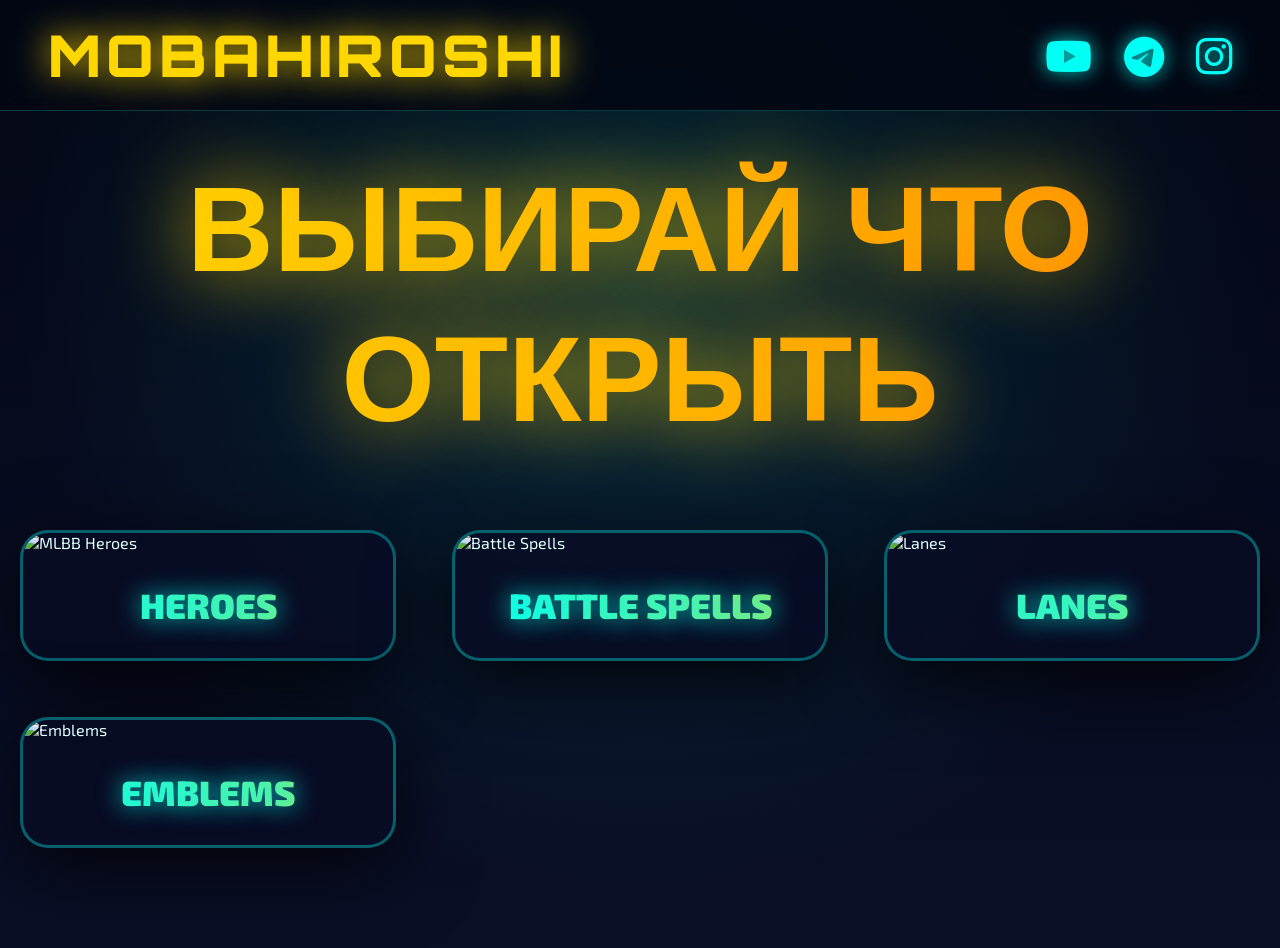
==== cases.html @ 129ebbd6 "Add files via upload" ====
<!DOCTYPE html>
<html lang="ru">
<head>
  <meta charset="UTF-8" />
  <meta name="viewport" content="width=device-width, initial-scale=1.0"/>
  <meta name="description" content="Выберите кейс для открытия в MOBAHIROSHI — MLBB Heroes, Battle Spells, Lanes или Emblems."/>
  <meta name="keywords" content="MLBB кейсы, открытие, heroes, spells, lanes, emblems"/>
  <title>Выбор — MOBAHIROSHI</title>

  <link rel="preconnect" href="https://fonts.googleapis.com">
  <link rel="preconnect" href="https://fonts.gstatic.com" crossorigin>
  <link href="https://fonts.googleapis.com/css2?family=Orbitron:wght@900&family=Exo+2:wght@900&display=swap" rel="stylesheet"/>

  <link rel="stylesheet" href="https://cdnjs.cloudflare.com/ajax/libs/font-awesome/6.5.0/css/all.min.css"/>

  <style>
    :root {
      --neon-cyan: #00fff5;
      --gold: #ffd700;
      --orange-red: #ff4500;
      --deep-dark: #030714;
      --text-glow: #e0ffff;
      --shadow-neon: rgba(0, 255, 245, 0.8);
      --bright-blue: #00d4ff;
    }

    * { margin:0; padding:0; box-sizing:border-box; }

    body {
      margin: 0;
      background: linear-gradient(to bottom, #030714, #0a0f28);
      color: var(--text-glow);
      font-family: 'Exo 2', sans-serif;
      min-height: 100vh;
      overflow-x: hidden;
      position: relative;
    }

    /* Неоновый пульсирующий оверлей */
    .neon-overlay {
      position: fixed;
      inset: 0;
      background: radial-gradient(circle at 50% 30%, rgba(0,255,245,0.12) 0%, transparent 70%);
      pointer-events: none;
      z-index: -5;
      animation: neon-breath 15s infinite alternate ease-in-out;
      mix-blend-mode: screen;
    }

    @keyframes neon-breath {
      0%   { opacity: 0.4; transform: scale(1); }
      50%  { opacity: 0.8; transform: scale(1.05); }
      100% { opacity: 0.5; transform: scale(1.02); }
    }

    /* Герои по краям страницы — не огромные */
    .heroes-bg {
      position: fixed;
      inset: 0;
      pointer-events: none;
      z-index: -2;
      overflow: hidden;
    }

    .hero-video {
      position: absolute;
      bottom: -2%;
      width: clamp(280px, 40vw, 450px);          /* средний размер, не гигантский */
      height: auto;
      object-fit: contain;
      filter: 
        drop-shadow(0 80px 180px var(--shadow-neon)) 
        brightness(1.4) 
        contrast(1.2);
      opacity: 0;
      transform: translateY(120px) scale(0.9);
      animation: 
        hero-reveal 2.2s cubic-bezier(0.22,1,0.36,1) forwards,
        hero-sway 14s infinite ease-in-out;
      will-change: transform, opacity, filter;
      mix-blend-mode: screen;
    }

    .hero-left  { left: -5%; animation-delay: 0.4s; }   /* строго слева */
    .hero-right { right: -5%; animation-delay: 0.8s; }  /* строго справа */

    @keyframes hero-reveal {
      0%   { opacity: 0; transform: translateY(120px) scale(0.9) rotate(-3deg); }
      60%  { opacity: 1; transform: translateY(20px) scale(1.05) rotate(1deg); }
      100% { opacity: 0.95; transform: translateY(0) scale(1) rotate(0deg); }
    }

    /* Лёгкое покачивание (очень мягкое) */
    @keyframes hero-sway {
      0%,100% { transform: translateX(0) rotate(0deg); }
      50%     { transform: translateX(12px) rotate(0.8deg); }
    }

    header {
      position: fixed;
      top: 0;
      width: 100%;
      background: rgba(3,7,20,0.88);
      backdrop-filter: blur(14px);
      padding: 1.2rem 3rem;
      display: flex;
      justify-content: space-between;
      align-items: center;
      z-index: 100;
      border-bottom: 1px solid rgba(0,255,245,0.2);
    }

    .logo {
      font-family: 'Orbitron', sans-serif;
      font-size: clamp(2.4rem, 6.5vw, 3.6rem);
      font-weight: 900;
      color: var(--gold);
      text-shadow: 0 0 35px var(--gold);
      letter-spacing: 5px;
    }

    .social-icons {
      display: flex;
      gap: 2rem;
    }

    .social-icon {
      font-size: 2.6rem;
      color: var(--neon-cyan);
      transition: all 0.5s ease;
      text-shadow: 0 0 20px var(--shadow-neon);
    }

    .social-icon:hover {
      transform: translateY(-12px) scale(1.4) rotate(15deg);
      color: var(--gold);
      text-shadow: 0 0 40px var(--gold);
    }

    main.case-main {
      padding: 150px 20px 100px;
      position: relative;
      z-index: 10;
    }

    h2.case-title {
      font-family: 'Orbitron', sans-serif;
      font-size: clamp(4rem, 12vw, 7.5rem);
      font-weight: 900;
      text-align: center;
      margin-bottom: 5rem;
      background: linear-gradient(90deg, var(--gold), var(--orange-red), var(--neon-cyan), var(--gold));
      background-size: 500%;
      -webkit-background-clip: text;
      background-clip: text;
      -webkit-text-fill-color: transparent;
      text-shadow: 0 0 80px rgba(255,215,0,0.9);
      animation: title-shine 12s linear infinite, title-glow 5s ease-in-out infinite alternate;
    }

    @keyframes title-shine {
      0%   { background-position: 0% 50%; }
      100% { background-position: 500% 50%; }
    }

    @keyframes title-glow {
      0%   { text-shadow: 0 0 80px rgba(255,215,0,0.9); }
      100% { text-shadow: 0 0 160px rgba(255,69,0,1), 0 0 280px rgba(0,255,245,0.8); }
    }

    .case-grid {
      display: grid;
      grid-template-columns: repeat(auto-fit, minmax(360px, 1fr));
      gap: 3.5rem;
      max-width: 1700px;
      margin: 0 auto;
    }

    .case-card {
      background: rgba(8,12,35,0.8);
      border: 3px solid rgba(0,255,245,0.35);
      border-radius: 28px;
      overflow: hidden;
      cursor: pointer;
      transition: all 0.6s cubic-bezier(0.175, 0.885, 0.32, 1.275);
      box-shadow: 0 20px 80px rgba(0,0,0,0.8);
      position: relative;
      opacity: 0;
      transform: translateY(100px) rotateX(20deg) scale(0.92);
      animation: card-reveal 1.4s ease-out forwards;
      will-change: transform, box-shadow, border-color;
    }

    .case-card:nth-child(1) { animation-delay: 0.5s; }
    .case-card:nth-child(2) { animation-delay: 0.8s; }
    .case-card:nth-child(3) { animation-delay: 1.1s; }
    .case-card:nth-child(4) { animation-delay: 1.4s; }

    @keyframes card-reveal {
      to { opacity: 1; transform: translateY(0) rotateX(0deg) scale(1); }
    }

    .case-card:hover {
      transform: translateY(-35px) scale(1.1) rotateX(0deg);
      box-shadow: 0 60px 180px rgba(255,69,0,0.7), 0 0 120px rgba(0,255,245,0.5);
      border-color: var(--orange-red);
    }

    .case-card img {
      width: 100%;
      height: 220px;
      object-fit: cover;
      transition: transform 0.8s ease;
    }

    .case-card:hover img {
      transform: scale(1.18);
    }

    .case-card p {
      padding: 2rem;
      font-size: 2.2rem;
      font-weight: 900;
      background: linear-gradient(90deg, var(--neon-cyan), var(--gold), var(--orange-red));
      background-size: 300%;
      -webkit-background-clip: text;
      background-clip: text;
      -webkit-text-fill-color: transparent;
      text-shadow: 0 0 25px var(--shadow-neon);
      text-align: center;
      margin: 0;
      animation: text-shimmer 6s linear infinite;
    }

    @keyframes text-shimmer {
      0%   { background-position: 0% 50%; }
      100% { background-position: 300% 50%; }
    }

    /* Лёгкие CSS-частицы при наведении */
    .case-card::after {
      content: '';
      position: absolute;
      width: 100%;
      height: 100%;
      top: 0;
      left: 0;
      background: radial-gradient(circle at 50% 50%, rgba(255,69,0,0.2) 0%, transparent 70%);
      opacity: 0;
      transition: opacity 0.6s;
      pointer-events: none;
    }

    .case-card:hover::after {
      opacity: 1;
    }

    @media (max-width: 1024px) {
      .hero-video { width: clamp(320px, 50vw, 500px); bottom: -20%; }
      .case-grid { gap: 2.5rem; }
    }

    @media (max-width: 768px) {
      .hero-video { width: clamp(260px, 60vw, 420px); bottom: -25%; }
      h2.case-title { font-size: clamp(3.2rem, 14vw, 5.8rem); }
      .case-card img { height: 240px; }
      .case-card p { font-size: 1.8rem; }
    }
  </style>
</head>
<body>

  <!-- Неоновый пульсирующий оверлей -->
  <div class="neon-overlay"></div>

  <!-- Герои по краям страницы (не огромные) -->
  <div class="heroes-bg">
    <video class="hero-video hero-left" autoplay loop muted playsinline>
      <source src="assets/videos/hero3.mp4" type="video/mp4">
    </video>
    <video class="hero-video hero-right" autoplay loop muted playsinline>
      <source src="assets/videos/hero4.mp4" type="video/mp4">
    </video>
  </div>

  <header>
    <a href="index.html" style="text-decoration:none;">
      <div class="logo">MOBAHIROSHI</div>
    </a>

    <div class="social-icons">
      <a href="https://www.youtube.com/@Mobahiroshi" target="_blank" class="social-icon">
        <i class="fab fa-youtube"></i>
      </a>
      <a href="https://t.me/mobahiroshi" target="_blank" class="social-icon">
        <i class="fab fa-telegram-plane"></i>
      </a>
      <a href="https://www.instagram.com/mobahiroshi" target="_blank" class="social-icon">
        <i class="fab fa-instagram"></i>
      </a>
    </div>
  </header>

  <main class="case-main">
    <h2 class="case-title">ВЫБИРАЙ ЧТО ОТКРЫТЬ</h2>

    <div class="case-grid">
      <div class="case-card" data-case="heroes">
        <img src="assets/preview/previewheroes.png" alt="MLBB Heroes" loading="lazy">
        <p>HEROES</p>
      </div>

      <div class="case-card" data-case="spells">
        <img src="assets/preview/previewspells.png" alt="Battle Spells" loading="lazy">
        <p>BATTLE SPELLS</p>
      </div>

      <div class="case-card" data-case="lanes">
        <img src="assets/preview/previewlanes.png" alt="Lanes" loading="lazy">
        <p>LANES</p>
      </div>

      <div class="case-card" data-case="emblems">
        <img src="assets/preview/previewemblems.png" alt="Emblems" loading="lazy">
        <p>EMBLEMS</p>
      </div>
    </div>
  </main>

  <script>
    document.addEventListener('DOMContentLoaded', () => {
      document.querySelectorAll('.case-card').forEach(card => {
        card.addEventListener('click', () => {
          const caseType = card.getAttribute('data-case');
          if (caseType) {
            window.location.href = `open.html?case=${caseType}`;
          }
        });

        // Взрыв частиц при наведении
        card.addEventListener('mouseenter', () => {
          for (let i = 0; i < 20; i++) {
            const p = document.createElement('div');
            p.style.position = 'absolute';
            p.style.width = '8px';
            p.style.height = '8px';
            p.style.background = ['#ffd700', '#ff4500', '#00fff5', '#ff00ff'][Math.floor(Math.random()*4)];
            p.style.borderRadius = '50%';
            p.style.left = Math.random()*100 + '%';
            p.style.top = Math.random()*100 + '%';
            p.style.pointerEvents = 'none';
            p.style.zIndex = '20';
            p.style.animation = 'particle-burst 1.4s forwards';
            card.appendChild(p);
            setTimeout(() => p.remove(), 1400);
          }
        });
      });
    });
  </script>

  <style>
    @keyframes particle-burst {
      0%   { transform: translate(0,0) scale(0.6); opacity: 1; }
      100% { transform: translate(calc((var(--r) - 50) * 3vw), calc((var(--r) - 50) * -3vh)) scale(0); opacity: 0; }
    }
  </style>

</body>
</html>
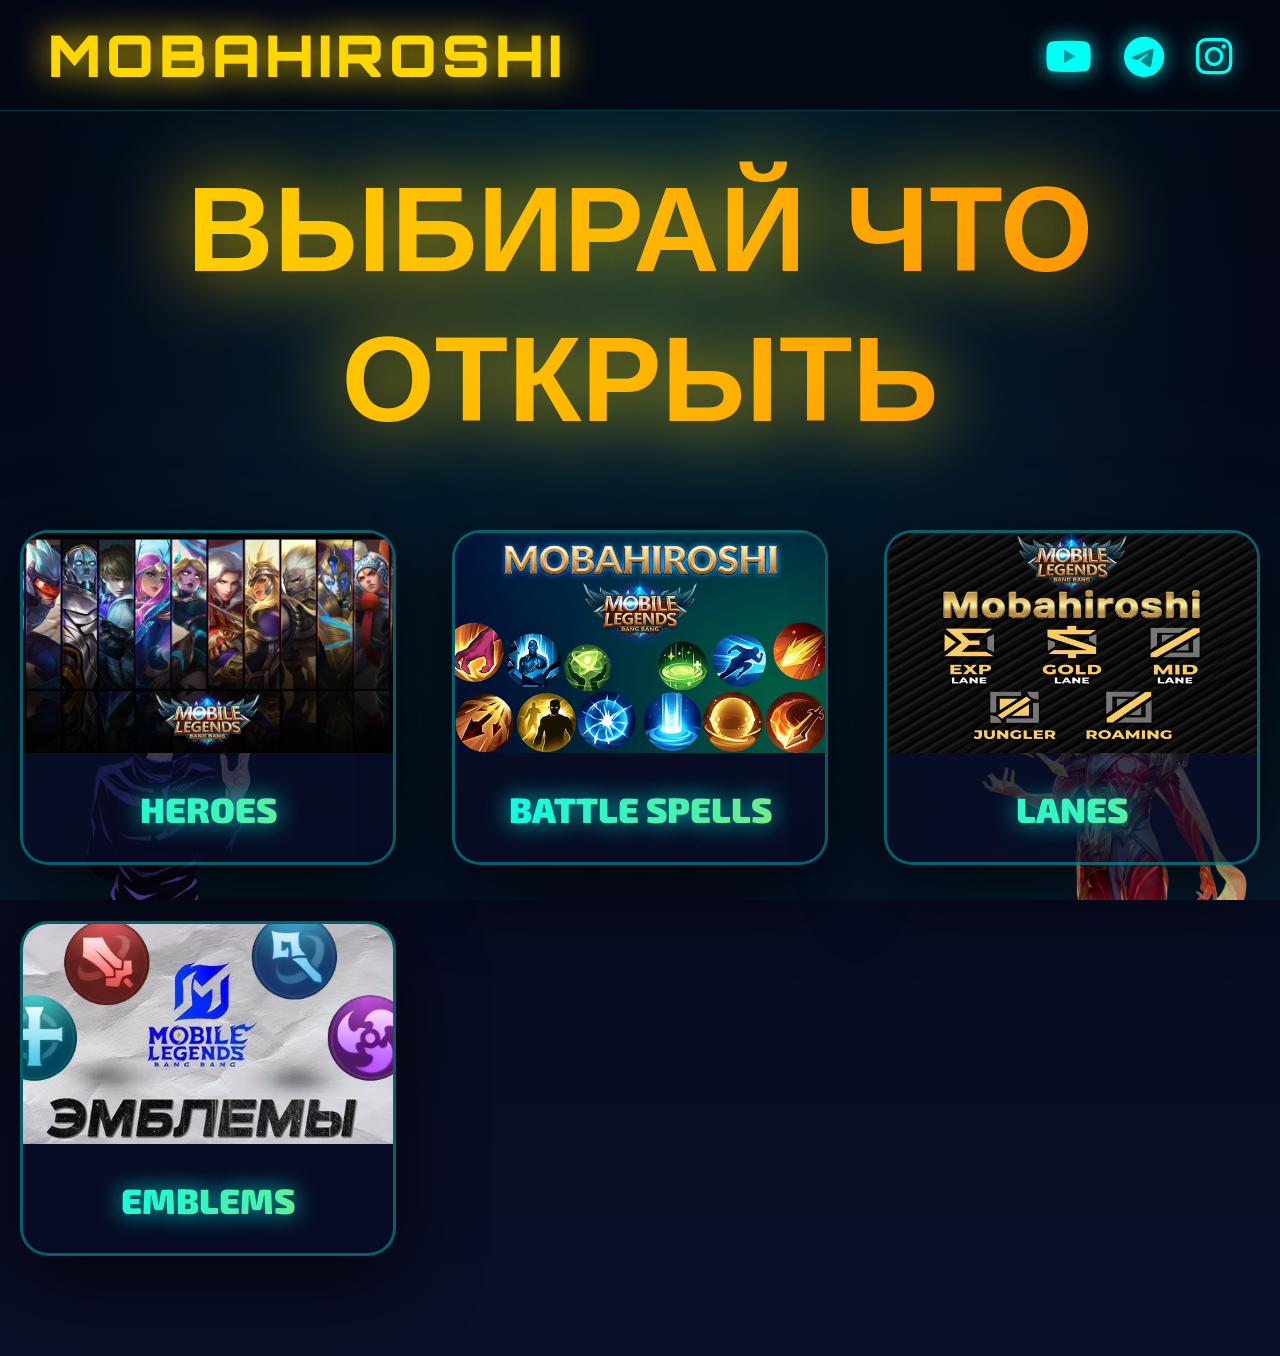
==== commit b2708b38: "mobile optimization" ====
--- a/cases.html
+++ b/cases.html
@@ -266,6 +266,116 @@
       .case-card img { height: 240px; }
       .case-card p { font-size: 1.8rem; }
     }
+/* ============================= */
+/* 📱 MOBILE OPTIMIZATION */
+/* ============================= */
+
+@media (max-width:900px){
+
+header{
+padding:1rem 1.5rem;
+}
+
+.logo{
+font-size:clamp(1.8rem,6vw,2.6rem);
+letter-spacing:3px;
+}
+
+.social-icons{
+gap:1.2rem;
+}
+
+.social-icon{
+font-size:2rem;
+}
+
+/* HERO VIDEOS */
+
+.hero-video{
+width:clamp(220px,60vw,340px);
+bottom:-18%;
+opacity:.6;
+}
+
+.hero-left{
+left:-18%;
+}
+
+.hero-right{
+right:-18%;
+}
+
+/* MAIN */
+
+main.case-main{
+padding:120px 15px 80px;
+}
+
+/* TITLE */
+
+h2.case-title{
+font-size:clamp(2.8rem,12vw,4.5rem);
+margin-bottom:3rem;
+}
+
+/* GRID */
+
+.case-grid{
+grid-template-columns:1fr;
+gap:2rem;
+max-width:520px;
+}
+
+/* CARDS */
+
+.case-card{
+border-radius:22px;
+transform:none !important;
+}
+
+.case-card:hover{
+transform:none;
+}
+
+.case-card img{
+height:200px;
+}
+
+.case-card p{
+font-size:1.6rem;
+padding:1.5rem;
+}
+
+}
+
+/* EXTRA SMALL PHONES */
+
+@media (max-width:480px){
+
+.logo{
+font-size:1.6rem;
+}
+
+.social-icon{
+font-size:1.8rem;
+}
+
+.case-card img{
+height:180px;
+}
+
+.case-card p{
+font-size:1.4rem;
+}
+
+.hero-video{
+width:260px;
+bottom:-20%;
+opacity:.5;
+}
+
+}
+
   </style>
 </head>
 <body>
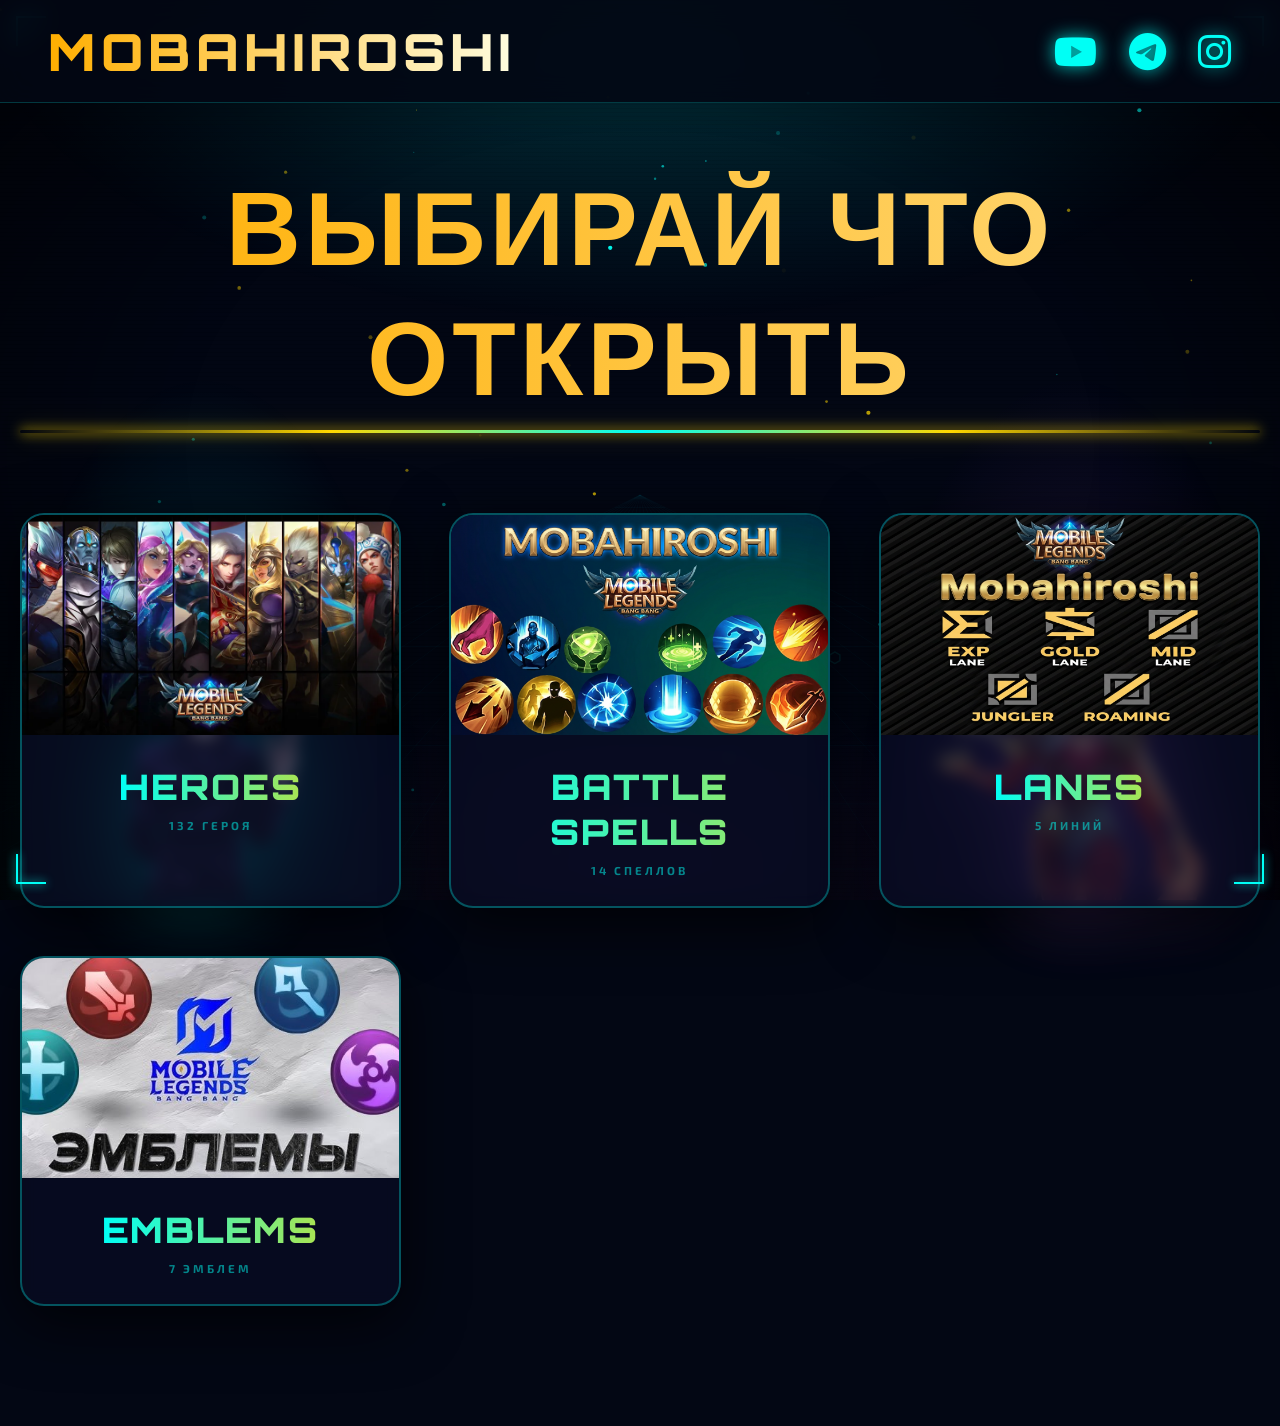
==== commit 25e182ba: "perfect" ====
--- a/cases.html
+++ b/cases.html
@@ -4,98 +4,174 @@
   <meta charset="UTF-8" />
   <meta name="viewport" content="width=device-width, initial-scale=1.0"/>
   <meta name="description" content="Выберите кейс для открытия в MOBAHIROSHI — MLBB Heroes, Battle Spells, Lanes или Emblems."/>
-  <meta name="keywords" content="MLBB кейсы, открытие, heroes, spells, lanes, emblems"/>
   <title>Выбор — MOBAHIROSHI</title>
 
   <link rel="preconnect" href="https://fonts.googleapis.com">
   <link rel="preconnect" href="https://fonts.gstatic.com" crossorigin>
-  <link href="https://fonts.googleapis.com/css2?family=Orbitron:wght@900&family=Exo+2:wght@900&display=swap" rel="stylesheet"/>
-
+  <link href="https://fonts.googleapis.com/css2?family=Orbitron:wght@400;700;900&family=Exo+2:wght@400;700;900&display=swap" rel="stylesheet"/>
   <link rel="stylesheet" href="https://cdnjs.cloudflare.com/ajax/libs/font-awesome/6.5.0/css/all.min.css"/>
 
   <style>
     :root {
-      --neon-cyan: #00fff5;
-      --gold: #ffd700;
+      --cyan:   #00fff5;
+      --gold:   #ffd700;
+      --purple: #a855ff;
       --orange-red: #ff4500;
-      --deep-dark: #030714;
-      --text-glow: #e0ffff;
-      --shadow-neon: rgba(0, 255, 245, 0.8);
-      --bright-blue: #00d4ff;
-    }
-
-    * { margin:0; padding:0; box-sizing:border-box; }
+      --dark:   #030714;
+      --glow-c: rgba(0,255,245,0.8);
+      --glow-g: rgba(255,215,0,0.8);
+    }
+
+    *, *::before, *::after { margin:0; padding:0; box-sizing:border-box; }
+    html { scroll-behavior: smooth; }
 
     body {
-      margin: 0;
-      background: linear-gradient(to bottom, #030714, #0a0f28);
-      color: var(--text-glow);
+      min-height: 100dvh;
+      overflow-x: hidden;
+      background: var(--dark);
+      color: #e0ffff;
       font-family: 'Exo 2', sans-serif;
-      min-height: 100vh;
-      overflow-x: hidden;
+      opacity: 0;
+      transition: opacity 0.9s ease;
       position: relative;
     }
-
-    /* Неоновый пульсирующий оверлей */
-    .neon-overlay {
-      position: fixed;
-      inset: 0;
-      background: radial-gradient(circle at 50% 30%, rgba(0,255,245,0.12) 0%, transparent 70%);
-      pointer-events: none;
-      z-index: -5;
-      animation: neon-breath 15s infinite alternate ease-in-out;
-      mix-blend-mode: screen;
-    }
-
-    @keyframes neon-breath {
-      0%   { opacity: 0.4; transform: scale(1); }
-      50%  { opacity: 0.8; transform: scale(1.05); }
-      100% { opacity: 0.5; transform: scale(1.02); }
-    }
-
-    /* Герои по краям страницы — не огромные */
-    .heroes-bg {
-      position: fixed;
-      inset: 0;
-      pointer-events: none;
-      z-index: -2;
-      overflow: hidden;
-    }
-
-    .hero-video {
+    body.loaded { opacity: 1; }
+
+    /* VIDEO BG */
+    #bg-video {
+      position: fixed;
+      inset: 0;
+      width: 100%; height: 100%;
+      object-fit: cover;
+      opacity: 0.1;
+      z-index: 0;
+      pointer-events: none;
+      animation: bgScale 25s ease-in-out infinite alternate;
+    }
+    @keyframes bgScale {
+      from { transform: scale(1.05); }
+      to   { transform: scale(1.18); }
+    }
+
+    /* GRID CANVAS */
+    #grid-canvas {
+      position: fixed;
+      inset: 0;
+      z-index: 1;
+      pointer-events: none;
+      opacity: 0.22;
+    }
+
+    /* PARTICLE CANVAS */
+    #particle-canvas {
+      position: fixed;
+      inset: 0;
+      z-index: 2;
+      pointer-events: none;
+    }
+
+    /* OVERLAYS */
+    .bg-glow {
+      position: fixed;
+      inset: 0;
+      background:
+        radial-gradient(ellipse 80% 55% at 50% 0%, rgba(0,255,245,0.18) 0%, transparent 65%),
+        radial-gradient(ellipse 60% 40% at 50% 100%, rgba(168,85,255,0.12) 0%, transparent 60%);
+      pointer-events: none;
+      z-index: 3;
+    }
+    .scanlines {
+      position: fixed;
+      inset: 0;
+      background: repeating-linear-gradient(
+        0deg, transparent, transparent 3px,
+        rgba(0,0,0,0.06) 3px, rgba(0,0,0,0.06) 4px
+      );
+      pointer-events: none;
+      z-index: 4;
+    }
+    .vignette {
+      position: fixed;
+      inset: 0;
+      background: radial-gradient(ellipse at center, transparent 50%, rgba(0,0,0,0.72) 100%);
+      pointer-events: none;
+      z-index: 5;
+    }
+
+    /* HUD CORNERS */
+    .hud-corner {
+      position: fixed;
+      width: 80px; height: 80px;
+      z-index: 50;
+      pointer-events: none;
+      opacity: 0;
+      animation: hudFade 1s ease-out forwards 1.5s;
+    }
+    @keyframes hudFade { to { opacity: 1; } }
+    .hud-corner::before, .hud-corner::after {
+      content: "";
       position: absolute;
-      bottom: -2%;
-      width: clamp(280px, 40vw, 450px);          /* средний размер, не гигантский */
+      background: var(--cyan);
+      box-shadow: 0 0 10px var(--cyan);
+    }
+    .hud-corner::before { width: 2px; height: 30px; }
+    .hud-corner::after  { width: 30px; height: 2px; }
+    .hud-tl { top:16px; left:16px; }
+    .hud-tl::before { top:0; left:0; }
+    .hud-tl::after  { top:0; left:0; }
+    .hud-tr { top:16px; right:16px; transform: scaleX(-1); }
+    .hud-tr::before { top:0; left:0; }
+    .hud-tr::after  { top:0; left:0; }
+    .hud-bl { bottom:16px; left:16px; transform: scaleY(-1); }
+    .hud-bl::before { top:0; left:0; }
+    .hud-bl::after  { top:0; left:0; }
+    .hud-br { bottom:16px; right:16px; transform: scale(-1); }
+    .hud-br::before { top:0; left:0; }
+    .hud-br::after  { top:0; left:0; }
+
+    /* HEROES */
+    .heroes {
+      position: fixed;
+      inset: 0;
+      pointer-events: none;
+      z-index: 10;
+    }
+    .hero {
+      position: absolute;
+      bottom: 0;
+      width: clamp(260px, 36vw, 480px);
       height: auto;
       object-fit: contain;
-      filter: 
-        drop-shadow(0 80px 180px var(--shadow-neon)) 
-        brightness(1.4) 
-        contrast(1.2);
-      opacity: 0;
-      transform: translateY(120px) scale(0.9);
-      animation: 
-        hero-reveal 2.2s cubic-bezier(0.22,1,0.36,1) forwards,
-        hero-sway 14s infinite ease-in-out;
-      will-change: transform, opacity, filter;
-      mix-blend-mode: screen;
-    }
-
-    .hero-left  { left: -5%; animation-delay: 0.4s; }   /* строго слева */
-    .hero-right { right: -5%; animation-delay: 0.8s; }  /* строго справа */
-
-    @keyframes hero-reveal {
-      0%   { opacity: 0; transform: translateY(120px) scale(0.9) rotate(-3deg); }
-      60%  { opacity: 1; transform: translateY(20px) scale(1.05) rotate(1deg); }
-      100% { opacity: 0.95; transform: translateY(0) scale(1) rotate(0deg); }
-    }
-
-    /* Лёгкое покачивание (очень мягкое) */
-    @keyframes hero-sway {
-      0%,100% { transform: translateX(0) rotate(0deg); }
-      50%     { transform: translateX(12px) rotate(0.8deg); }
-    }
-
+      opacity: 0;
+      animation: heroReveal 2.4s cubic-bezier(0.16,1,0.3,1) forwards;
+    }
+    .hero-left {
+      left: -2%;
+      animation-delay: 0.3s;
+      filter: drop-shadow(0 0 40px rgba(0,255,245,0.5)) brightness(1.2);
+    }
+    .hero-right {
+      right: -2%;
+      animation-delay: 0.6s;
+      filter: drop-shadow(0 0 40px rgba(168,85,255,0.5)) brightness(1.2);
+    }
+    @keyframes heroReveal {
+      from { opacity: 0; transform: translateY(60px); }
+      to   { opacity: 0.92; transform: translateY(0); }
+    }
+    .hero-aura {
+      position: absolute;
+      bottom: 0;
+      width: clamp(260px, 36vw, 480px);
+      height: 60%;
+      pointer-events: none;
+      opacity: 0;
+      animation: heroReveal 2.4s cubic-bezier(0.16,1,0.3,1) forwards;
+    }
+    .hero-aura-left  { left:-2%; animation-delay:0.3s; background: radial-gradient(ellipse at 50% 100%, rgba(0,255,245,0.2), transparent 70%); }
+    .hero-aura-right { right:-2%; animation-delay:0.6s; background: radial-gradient(ellipse at 50% 100%, rgba(168,85,255,0.2), transparent 70%); }
+
+    /* HEADER */
     header {
       position: fixed;
       top: 0;
@@ -109,372 +185,480 @@
       z-index: 100;
       border-bottom: 1px solid rgba(0,255,245,0.2);
     }
-
     .logo {
       font-family: 'Orbitron', sans-serif;
-      font-size: clamp(2.4rem, 6.5vw, 3.6rem);
+      font-size: clamp(2rem, 5.5vw, 3.2rem);
       font-weight: 900;
-      color: var(--gold);
-      text-shadow: 0 0 35px var(--gold);
       letter-spacing: 5px;
-    }
-
-    .social-icons {
-      display: flex;
-      gap: 2rem;
-    }
-
-    .social-icon {
-      font-size: 2.6rem;
-      color: var(--neon-cyan);
-      transition: all 0.5s ease;
-      text-shadow: 0 0 20px var(--shadow-neon);
-    }
-
-    .social-icon:hover {
-      transform: translateY(-12px) scale(1.4) rotate(15deg);
-      color: var(--gold);
-      text-shadow: 0 0 40px var(--gold);
-    }
-
-    main.case-main {
-      padding: 150px 20px 100px;
-      position: relative;
-      z-index: 10;
-    }
-
-    h2.case-title {
-      font-family: 'Orbitron', sans-serif;
-      font-size: clamp(4rem, 12vw, 7.5rem);
-      font-weight: 900;
-      text-align: center;
-      margin-bottom: 5rem;
-      background: linear-gradient(90deg, var(--gold), var(--orange-red), var(--neon-cyan), var(--gold));
-      background-size: 500%;
+      background: linear-gradient(90deg, #ffae00, #fffde0, #ffd700, #ffae00);
+      background-size: 300%;
       -webkit-background-clip: text;
       background-clip: text;
       -webkit-text-fill-color: transparent;
-      text-shadow: 0 0 80px rgba(255,215,0,0.9);
-      animation: title-shine 12s linear infinite, title-glow 5s ease-in-out infinite alternate;
-    }
-
-    @keyframes title-shine {
-      0%   { background-position: 0% 50%; }
-      100% { background-position: 500% 50%; }
-    }
-
-    @keyframes title-glow {
-      0%   { text-shadow: 0 0 80px rgba(255,215,0,0.9); }
-      100% { text-shadow: 0 0 160px rgba(255,69,0,1), 0 0 280px rgba(0,255,245,0.8); }
-    }
-
+      animation: logoFlow 7s linear infinite;
+    }
+    @keyframes logoFlow {
+      0%   { background-position: 0%; }
+      100% { background-position: 300%; }
+    }
+    .social-icons { display: flex; gap: 2rem; }
+    .social-icon {
+      font-size: 2.4rem;
+      color: var(--cyan);
+      transition: all 0.4s ease;
+      text-shadow: 0 0 18px var(--glow-c);
+    }
+    .social-icon:hover {
+      transform: translateY(-10px) scale(1.35) rotate(12deg);
+      color: var(--gold);
+      text-shadow: 0 0 35px var(--glow-g);
+    }
+
+    /* MAIN */
+    main.case-main {
+      padding: 160px 20px 120px;
+      position: relative;
+      z-index: 20;
+    }
+
+    /* PAGE TITLE */
+    .case-title-wrap {
+      text-align: center;
+      margin-bottom: 5rem;
+      opacity: 0;
+      transform: translateY(36px);
+      animation: revealUp 1.4s cubic-bezier(0.16,1,0.3,1) forwards 0.6s;
+    }
+    @keyframes revealUp {
+      to { opacity: 1; transform: translateY(0); }
+    }
+    h2.case-title {
+      font-family: 'Orbitron', sans-serif;
+      font-size: clamp(3.2rem, 9vw, 6.5rem);
+      font-weight: 900;
+      background: linear-gradient(90deg, #ffae00 0%, #fffde0 45%, #ffd700 55%, #ff4500 80%, #ffae00 100%);
+      background-size: 400%;
+      -webkit-background-clip: text;
+      background-clip: text;
+      -webkit-text-fill-color: transparent;
+      animation: titleShine 10s linear infinite 1s;
+      position: relative;
+      display: inline-block;
+      letter-spacing: 4px;
+    }
+    @keyframes titleShine {
+      0%   { background-position: 0%; }
+      100% { background-position: 400%; }
+    }
+    .title-bar {
+      height: 3px;
+      width: 0;
+      background: linear-gradient(90deg, transparent, var(--gold), var(--cyan), var(--gold), transparent);
+      margin: 10px auto 0;
+      border-radius: 2px;
+      animation: barExpand 1s ease-out forwards 1.8s;
+      box-shadow: 0 0 12px var(--gold), 0 0 24px rgba(255,215,0,0.4);
+    }
+    @keyframes barExpand { to { width: 100%; } }
+
+    /* CARDS GRID */
     .case-grid {
       display: grid;
-      grid-template-columns: repeat(auto-fit, minmax(360px, 1fr));
-      gap: 3.5rem;
-      max-width: 1700px;
+      grid-template-columns: repeat(auto-fit, minmax(340px, 1fr));
+      gap: 3rem;
+      max-width: 1600px;
       margin: 0 auto;
     }
 
     .case-card {
-      background: rgba(8,12,35,0.8);
-      border: 3px solid rgba(0,255,245,0.35);
-      border-radius: 28px;
+      background: rgba(8,12,35,0.75);
+      border: 2px solid rgba(0,255,245,0.3);
+      border-radius: 24px;
       overflow: hidden;
       cursor: pointer;
-      transition: all 0.6s cubic-bezier(0.175, 0.885, 0.32, 1.275);
-      box-shadow: 0 20px 80px rgba(0,0,0,0.8);
+      transition: all 0.5s cubic-bezier(0.175, 0.885, 0.32, 1.275);
+      box-shadow: 0 16px 60px rgba(0,0,0,0.75);
       position: relative;
       opacity: 0;
-      transform: translateY(100px) rotateX(20deg) scale(0.92);
-      animation: card-reveal 1.4s ease-out forwards;
-      will-change: transform, box-shadow, border-color;
-    }
-
-    .case-card:nth-child(1) { animation-delay: 0.5s; }
-    .case-card:nth-child(2) { animation-delay: 0.8s; }
-    .case-card:nth-child(3) { animation-delay: 1.1s; }
-    .case-card:nth-child(4) { animation-delay: 1.4s; }
-
-    @keyframes card-reveal {
+      transform: translateY(80px) rotateX(15deg) scale(0.94);
+      animation: cardReveal 1.2s ease-out forwards;
+      backdrop-filter: blur(8px);
+    }
+    .case-card:nth-child(1) { animation-delay: 0.7s; }
+    .case-card:nth-child(2) { animation-delay: 0.95s; }
+    .case-card:nth-child(3) { animation-delay: 1.2s; }
+    .case-card:nth-child(4) { animation-delay: 1.45s; }
+
+    @keyframes cardReveal {
       to { opacity: 1; transform: translateY(0) rotateX(0deg) scale(1); }
     }
 
+    .case-card::before {
+      content: '';
+      position: absolute;
+      inset: 0;
+      background: radial-gradient(circle at 50% 0%, rgba(0,255,245,0.08) 0%, transparent 60%);
+      pointer-events: none;
+      z-index: 1;
+      opacity: 0;
+      transition: opacity 0.5s;
+    }
+    .case-card:hover::before { opacity: 1; }
+
+    .case-card::after {
+      content: '';
+      position: absolute;
+      inset: 0;
+      background: radial-gradient(circle at 50% 50%, rgba(255,69,0,0.18) 0%, transparent 70%);
+      opacity: 0;
+      transition: opacity 0.5s;
+      pointer-events: none;
+      z-index: 1;
+    }
+    .case-card:hover::after { opacity: 1; }
+
     .case-card:hover {
-      transform: translateY(-35px) scale(1.1) rotateX(0deg);
-      box-shadow: 0 60px 180px rgba(255,69,0,0.7), 0 0 120px rgba(0,255,245,0.5);
+      transform: translateY(-28px) scale(1.06);
+      box-shadow: 0 50px 140px rgba(255,69,0,0.6), 0 0 90px rgba(0,255,245,0.4);
       border-color: var(--orange-red);
     }
 
+    .case-card-img-wrap {
+      position: relative;
+      overflow: hidden;
+    }
     .case-card img {
       width: 100%;
       height: 220px;
       object-fit: cover;
-      transition: transform 0.8s ease;
-    }
-
+      transition: transform 0.7s ease;
+      display: block;
+    }
     .case-card:hover img {
-      transform: scale(1.18);
-    }
-
-    .case-card p {
-      padding: 2rem;
-      font-size: 2.2rem;
+      transform: scale(1.14);
+    }
+
+    .case-card-body {
+      padding: 1.8rem 2rem;
+      position: relative;
+      z-index: 2;
+      display: flex;
+      flex-direction: column;
+      align-items: center;
+      gap: 0.6rem;
+    }
+
+    .case-card-name {
+      font-family: 'Orbitron', sans-serif;
+      font-size: clamp(1.6rem, 3.5vw, 2.2rem);
       font-weight: 900;
-      background: linear-gradient(90deg, var(--neon-cyan), var(--gold), var(--orange-red));
+      background: linear-gradient(90deg, var(--cyan), var(--gold), var(--orange-red));
       background-size: 300%;
       -webkit-background-clip: text;
       background-clip: text;
       -webkit-text-fill-color: transparent;
-      text-shadow: 0 0 25px var(--shadow-neon);
+      animation: textShimmer 6s linear infinite;
       text-align: center;
-      margin: 0;
-      animation: text-shimmer 6s linear infinite;
-    }
-
-    @keyframes text-shimmer {
-      0%   { background-position: 0% 50%; }
-      100% { background-position: 300% 50%; }
-    }
-
-    /* Лёгкие CSS-частицы при наведении */
-    .case-card::after {
-      content: '';
-      position: absolute;
-      width: 100%;
-      height: 100%;
-      top: 0;
-      left: 0;
-      background: radial-gradient(circle at 50% 50%, rgba(255,69,0,0.2) 0%, transparent 70%);
-      opacity: 0;
-      transition: opacity 0.6s;
-      pointer-events: none;
-    }
-
-    .case-card:hover::after {
-      opacity: 1;
-    }
-
+      letter-spacing: 2px;
+    }
+    @keyframes textShimmer {
+      0%   { background-position: 0%; }
+      100% { background-position: 300%; }
+    }
+
+    .case-card-tag {
+      font-size: 0.72rem;
+      letter-spacing: 3px;
+      color: rgba(0,255,245,0.5);
+      font-weight: 700;
+      text-transform: uppercase;
+    }
+
+    /* FLOATING RUNES */
+    .rune {
+      position: fixed;
+      font-family: 'Orbitron', sans-serif;
+      font-size: clamp(0.65rem, 1.3vw, 0.95rem);
+      font-weight: 900;
+      letter-spacing: 2px;
+      color: rgba(0,255,245,0.1);
+      pointer-events: none;
+      z-index: 6;
+      animation: runeFloat linear infinite;
+      white-space: nowrap;
+    }
+    @keyframes runeFloat {
+      0%   { transform: translateY(0) rotate(0deg); opacity: 0.07; }
+      50%  { opacity: 0.16; }
+      100% { transform: translateY(-110px) rotate(7deg); opacity: 0.03; }
+    }
+
+    /* MOBILE */
     @media (max-width: 1024px) {
-      .hero-video { width: clamp(320px, 50vw, 500px); bottom: -20%; }
       .case-grid { gap: 2.5rem; }
     }
-
-    @media (max-width: 768px) {
-      .hero-video { width: clamp(260px, 60vw, 420px); bottom: -25%; }
-      h2.case-title { font-size: clamp(3.2rem, 14vw, 5.8rem); }
-      .case-card img { height: 240px; }
-      .case-card p { font-size: 1.8rem; }
-    }
-/* ============================= */
-/* 📱 MOBILE OPTIMIZATION */
-/* ============================= */
-
-@media (max-width:900px){
-
-header{
-padding:1rem 1.5rem;
-}
-
-.logo{
-font-size:clamp(1.8rem,6vw,2.6rem);
-letter-spacing:3px;
-}
-
-.social-icons{
-gap:1.2rem;
-}
-
-.social-icon{
-font-size:2rem;
-}
-
-/* HERO VIDEOS */
-
-.hero-video{
-width:clamp(220px,60vw,340px);
-bottom:-18%;
-opacity:.6;
-}
-
-.hero-left{
-left:-18%;
-}
-
-.hero-right{
-right:-18%;
-}
-
-/* MAIN */
-
-main.case-main{
-padding:120px 15px 80px;
-}
-
-/* TITLE */
-
-h2.case-title{
-font-size:clamp(2.8rem,12vw,4.5rem);
-margin-bottom:3rem;
-}
-
-/* GRID */
-
-.case-grid{
-grid-template-columns:1fr;
-gap:2rem;
-max-width:520px;
-}
-
-/* CARDS */
-
-.case-card{
-border-radius:22px;
-transform:none !important;
-}
-
-.case-card:hover{
-transform:none;
-}
-
-.case-card img{
-height:200px;
-}
-
-.case-card p{
-font-size:1.6rem;
-padding:1.5rem;
-}
-
-}
-
-/* EXTRA SMALL PHONES */
-
-@media (max-width:480px){
-
-.logo{
-font-size:1.6rem;
-}
-
-.social-icon{
-font-size:1.8rem;
-}
-
-.case-card img{
-height:180px;
-}
-
-.case-card p{
-font-size:1.4rem;
-}
-
-.hero-video{
-width:260px;
-bottom:-20%;
-opacity:.5;
-}
-
-}
-
+    @media (max-width: 900px) {
+      header { padding: 1rem 1.5rem; }
+      .logo { font-size: clamp(1.8rem, 6vw, 2.6rem); letter-spacing: 3px; }
+      .social-icons { gap: 1.2rem; }
+      .social-icon { font-size: 2rem; }
+      .hero { width: clamp(200px, 52vw, 320px); opacity: 0.55 !important; }
+      .hero-left { left: -16%; }
+      .hero-right { right: -16%; }
+      main.case-main { padding: 130px 15px 80px; }
+      h2.case-title { font-size: clamp(2.6rem, 11vw, 4.2rem); }
+      .case-grid { grid-template-columns: 1fr; gap: 1.8rem; max-width: 500px; }
+      .case-card img { height: 200px; }
+      .hud-corner { display: none; }
+      .rune { display: none; }
+    }
+    @media (max-width: 480px) {
+      .logo { font-size: 1.6rem; }
+      .social-icon { font-size: 1.8rem; }
+      .case-card img { height: 170px; }
+      .hero { width: 240px; opacity: 0.45 !important; }
+    }
   </style>
 </head>
 <body>
 
-  <!-- Неоновый пульсирующий оверлей -->
-  <div class="neon-overlay"></div>
-
-  <!-- Герои по краям страницы (не огромные) -->
-  <div class="heroes-bg">
-    <video class="hero-video hero-left" autoplay loop muted playsinline>
-      <source src="assets/videos/hero3.mp4" type="video/mp4">
-    </video>
-    <video class="hero-video hero-right" autoplay loop muted playsinline>
-      <source src="assets/videos/hero4.mp4" type="video/mp4">
-    </video>
+<video id="bg-video" autoplay loop muted playsinline>
+  <source src="assets/videos/fire-sparks.mp4" type="video/mp4">
+</video>
+
+<canvas id="grid-canvas"></canvas>
+<canvas id="particle-canvas"></canvas>
+
+<div class="bg-glow"></div>
+<div class="scanlines"></div>
+<div class="vignette"></div>
+
+<div class="hud-corner hud-tl"></div>
+<div class="hud-corner hud-tr"></div>
+<div class="hud-corner hud-bl"></div>
+<div class="hud-corner hud-br"></div>
+
+<div class="rune" style="left:6%;  top:68%; animation-duration:15s; animation-delay:0s">MLBB • RANK • MVP</div>
+<div class="rune" style="left:70%; top:58%; animation-duration:19s; animation-delay:3s">LEGENDARY • MYTHIC</div>
+<div class="rune" style="left:18%; top:78%; animation-duration:13s; animation-delay:6s">MOBAHIROSHI</div>
+<div class="rune" style="left:58%; top:72%; animation-duration:17s; animation-delay:1s">⬡ ◈ ✦ ◈ ⬡</div>
+
+<div class="heroes">
+  <div class="hero-aura hero-aura-left"></div>
+  <div class="hero-aura hero-aura-right"></div>
+  <video class="hero hero-left" autoplay loop muted playsinline>
+    <source src="assets/videos/hero3.mp4" type="video/mp4">
+  </video>
+  <video class="hero hero-right" autoplay loop muted playsinline>
+    <source src="assets/videos/hero4.mp4" type="video/mp4">
+  </video>
+</div>
+
+<header>
+  <a href="index.html" style="text-decoration:none;">
+    <div class="logo">MOBAHIROSHI</div>
+  </a>
+  <div class="social-icons">
+    <a href="https://www.youtube.com/@Mobahiroshi" target="_blank" class="social-icon"><i class="fab fa-youtube"></i></a>
+    <a href="https://t.me/mobahiroshi" target="_blank" class="social-icon"><i class="fab fa-telegram-plane"></i></a>
+    <a href="https://www.instagram.com/mobahiroshi" target="_blank" class="social-icon"><i class="fab fa-instagram"></i></a>
   </div>
-
-  <header>
-    <a href="index.html" style="text-decoration:none;">
-      <div class="logo">MOBAHIROSHI</div>
-    </a>
-
-    <div class="social-icons">
-      <a href="https://www.youtube.com/@Mobahiroshi" target="_blank" class="social-icon">
-        <i class="fab fa-youtube"></i>
-      </a>
-      <a href="https://t.me/mobahiroshi" target="_blank" class="social-icon">
-        <i class="fab fa-telegram-plane"></i>
-      </a>
-      <a href="https://www.instagram.com/mobahiroshi" target="_blank" class="social-icon">
-        <i class="fab fa-instagram"></i>
-      </a>
+</header>
+
+<main class="case-main">
+  <div class="case-title-wrap">
+    <h2 class="case-title">ВЫБИРАЙ ЧТО ОТКРЫТЬ</h2>
+    <div class="title-bar"></div>
+  </div>
+
+  <div class="case-grid">
+    <div class="case-card" data-case="heroes">
+      <div class="case-card-img-wrap">
+        <img src="assets/preview/previewheroes.png" alt="MLBB Heroes" loading="lazy">
+      </div>
+      <div class="case-card-body">
+        <p class="case-card-name">HEROES</p>
+        <span class="case-card-tag">132 героя</span>
+      </div>
     </div>
-  </header>
-
-  <main class="case-main">
-    <h2 class="case-title">ВЫБИРАЙ ЧТО ОТКРЫТЬ</h2>
-
-    <div class="case-grid">
-      <div class="case-card" data-case="heroes">
-        <img src="assets/preview/previewheroes.png" alt="MLBB Heroes" loading="lazy">
-        <p>HEROES</p>
-      </div>
-
-      <div class="case-card" data-case="spells">
+
+    <div class="case-card" data-case="spells">
+      <div class="case-card-img-wrap">
         <img src="assets/preview/previewspells.png" alt="Battle Spells" loading="lazy">
-        <p>BATTLE SPELLS</p>
-      </div>
-
-      <div class="case-card" data-case="lanes">
+      </div>
+      <div class="case-card-body">
+        <p class="case-card-name">BATTLE SPELLS</p>
+        <span class="case-card-tag">14 спеллов</span>
+      </div>
+    </div>
+
+    <div class="case-card" data-case="lanes">
+      <div class="case-card-img-wrap">
         <img src="assets/preview/previewlanes.png" alt="Lanes" loading="lazy">
-        <p>LANES</p>
-      </div>
-
-      <div class="case-card" data-case="emblems">
+      </div>
+      <div class="case-card-body">
+        <p class="case-card-name">LANES</p>
+        <span class="case-card-tag">5 линий</span>
+      </div>
+    </div>
+
+    <div class="case-card" data-case="emblems">
+      <div class="case-card-img-wrap">
         <img src="assets/preview/previewemblems.png" alt="Emblems" loading="lazy">
-        <p>EMBLEMS</p>
+      </div>
+      <div class="case-card-body">
+        <p class="case-card-name">EMBLEMS</p>
+        <span class="case-card-tag">7 эмблем</span>
       </div>
     </div>
-  </main>
-
-  <script>
-    document.addEventListener('DOMContentLoaded', () => {
-      document.querySelectorAll('.case-card').forEach(card => {
-        card.addEventListener('click', () => {
-          const caseType = card.getAttribute('data-case');
-          if (caseType) {
-            window.location.href = `open.html?case=${caseType}`;
-          }
-        });
-
-        // Взрыв частиц при наведении
-        card.addEventListener('mouseenter', () => {
-          for (let i = 0; i < 20; i++) {
-            const p = document.createElement('div');
-            p.style.position = 'absolute';
-            p.style.width = '8px';
-            p.style.height = '8px';
-            p.style.background = ['#ffd700', '#ff4500', '#00fff5', '#ff00ff'][Math.floor(Math.random()*4)];
-            p.style.borderRadius = '50%';
-            p.style.left = Math.random()*100 + '%';
-            p.style.top = Math.random()*100 + '%';
-            p.style.pointerEvents = 'none';
-            p.style.zIndex = '20';
-            p.style.animation = 'particle-burst 1.4s forwards';
-            card.appendChild(p);
-            setTimeout(() => p.remove(), 1400);
-          }
-        });
-      });
+  </div>
+</main>
+
+<script>
+/* PERSPECTIVE GRID */
+(function() {
+  const c = document.getElementById('grid-canvas');
+  const ctx = c.getContext('2d');
+  function resize() { c.width = innerWidth; c.height = innerHeight; draw(); }
+  function draw() {
+    ctx.clearRect(0, 0, c.width, c.height);
+    const w = c.width, h = c.height;
+    const horizon = h * 0.55;
+    const vp = { x: w/2, y: horizon };
+    const cols = 18, rows = 12;
+    const bottom = h + 40;
+    const spread = w * 1.4;
+    ctx.strokeStyle = 'rgba(0,220,255,0.2)';
+    ctx.lineWidth = 0.8;
+    for (let i = 0; i <= cols; i++) {
+      const bx = (w/2 - spread/2) + (spread / cols) * i;
+      ctx.beginPath(); ctx.moveTo(vp.x, vp.y); ctx.lineTo(bx, bottom); ctx.stroke();
+    }
+    for (let j = 0; j <= rows; j++) {
+      const t = j / rows;
+      const ease = t * t;
+      const y = horizon + (bottom - horizon) * ease;
+      const xLeft  = vp.x + ((-spread/2) * ease);
+      const xRight = vp.x + ((spread/2)  * ease);
+      ctx.beginPath(); ctx.moveTo(xLeft, y); ctx.lineTo(xRight, y); ctx.stroke();
+    }
+    const grad = ctx.createLinearGradient(0, 0, 0, h);
+    grad.addColorStop(0, 'rgba(3,7,20,1)');
+    grad.addColorStop(0.45, 'rgba(3,7,20,0)');
+    ctx.fillStyle = grad;
+    ctx.fillRect(0, 0, w, h);
+  }
+  window.addEventListener('resize', resize);
+  resize();
+})();
+
+/* PARTICLES */
+(function() {
+  const c = document.getElementById('particle-canvas');
+  const ctx = c.getContext('2d');
+  let W, H, mouse = { x: -9999, y: -9999 };
+  function resize() { W = c.width = innerWidth; H = c.height = innerHeight; }
+  resize();
+  window.addEventListener('resize', resize);
+  window.addEventListener('mousemove', e => { mouse.x = e.clientX; mouse.y = e.clientY; });
+  const COUNT = 70;
+  const particles = Array.from({ length: COUNT }, () => ({
+    x: Math.random() * innerWidth,
+    y: Math.random() * innerHeight,
+    vx: (Math.random()-0.5)*0.4,
+    vy: -(Math.random()*0.5+0.1),
+    size: Math.random()*1.8+0.4,
+    life: Math.random(),
+    maxLife: 0.6+Math.random()*0.4,
+    color: Math.random() < 0.5 ? '0,255,245' : '255,215,0'
+  }));
+  function loop() {
+    ctx.clearRect(0, 0, W, H);
+    if (mouse.x > 0) {
+      const g = ctx.createRadialGradient(mouse.x, mouse.y, 0, mouse.x, mouse.y, 110);
+      g.addColorStop(0, 'rgba(0,255,245,0.06)');
+      g.addColorStop(1, 'transparent');
+      ctx.fillStyle = g;
+      ctx.fillRect(0, 0, W, H);
+    }
+    particles.forEach(p => {
+      const dx = p.x - mouse.x, dy = p.y - mouse.y;
+      const dist = Math.sqrt(dx*dx+dy*dy);
+      if (dist < 110) {
+        const force = (110-dist)/110;
+        p.vx += (dx/dist)*force*0.55;
+        p.vy += (dy/dist)*force*0.55;
+      }
+      p.vx *= 0.97; p.vy *= 0.97;
+      p.x += p.vx; p.y += p.vy;
+      p.life -= 0.003;
+      if (p.life <= 0 || p.y < -10) {
+        p.x = Math.random()*W; p.y = H + 10;
+        p.vx = (Math.random()-0.5)*0.4;
+        p.vy = -(Math.random()*0.5+0.1);
+        p.life = p.maxLife;
+        p.color = Math.random()<0.5?'0,255,245':'255,215,0';
+      }
+      const a = (p.life / p.maxLife)*0.7;
+      ctx.beginPath();
+      ctx.arc(p.x, p.y, p.size, 0, Math.PI*2);
+      ctx.fillStyle = `rgba(${p.color},${a})`;
+      ctx.fill();
     });
-  </script>
-
-  <style>
-    @keyframes particle-burst {
-      0%   { transform: translate(0,0) scale(0.6); opacity: 1; }
-      100% { transform: translate(calc((var(--r) - 50) * 3vw), calc((var(--r) - 50) * -3vh)) scale(0); opacity: 0; }
-    }
-  </style>
+    requestAnimationFrame(loop);
+  }
+  loop();
+})();
+
+/* CARD CLICKS + HOVER BURST */
+document.addEventListener('DOMContentLoaded', () => {
+  document.querySelectorAll('.case-card').forEach(card => {
+    card.addEventListener('click', () => {
+      const caseType = card.getAttribute('data-case');
+      if (caseType) window.location.href = `open.html?case=${caseType}`;
+    });
+    card.addEventListener('mouseenter', () => {
+      for (let i = 0; i < 16; i++) {
+        const p = document.createElement('div');
+        p.style.cssText = `
+          position:absolute;width:7px;height:7px;
+          background:${['#ffd700','#ff4500','#00fff5','#a855ff'][Math.floor(Math.random()*4)]};
+          border-radius:50%;
+          left:${Math.random()*100}%;top:${Math.random()*100}%;
+          pointer-events:none;z-index:20;
+          animation:particleBurst 1.2s forwards;
+        `;
+        card.appendChild(p);
+        setTimeout(() => p.remove(), 1200);
+      }
+    });
+  });
+});
+
+/* PARALLAX HEROES */
+if (window.innerWidth > 900) {
+  const left  = document.querySelector('.hero-left');
+  const right = document.querySelector('.hero-right');
+  document.addEventListener('mousemove', e => {
+    const x = (window.innerWidth/2  - e.clientX) / 65;
+    const y = (window.innerHeight/2 - e.clientY) / 65;
+    if (left)  left.style.transform  = `translate(${x}px, ${y}px)`;
+    if (right) right.style.transform = `translate(${-x}px, ${-y}px)`;
+  });
+}
+
+document.body.classList.add('loaded');
+document.addEventListener('click', () => {
+  document.querySelectorAll('video').forEach(v => { if (v.paused) v.play().catch(()=>{}); });
+}, { once: true });
+</script>
+
+<style>
+@keyframes particleBurst {
+  0%   { transform: translate(0,0) scale(0.6); opacity: 1; }
+  100% { transform: translate(calc((var(--r,50) - 50) * 2.5vw), calc((var(--r,50) - 50) * -2.5vh)) scale(0); opacity: 0; }
+}
+</style>
 
 </body>
-</html>+</html>
